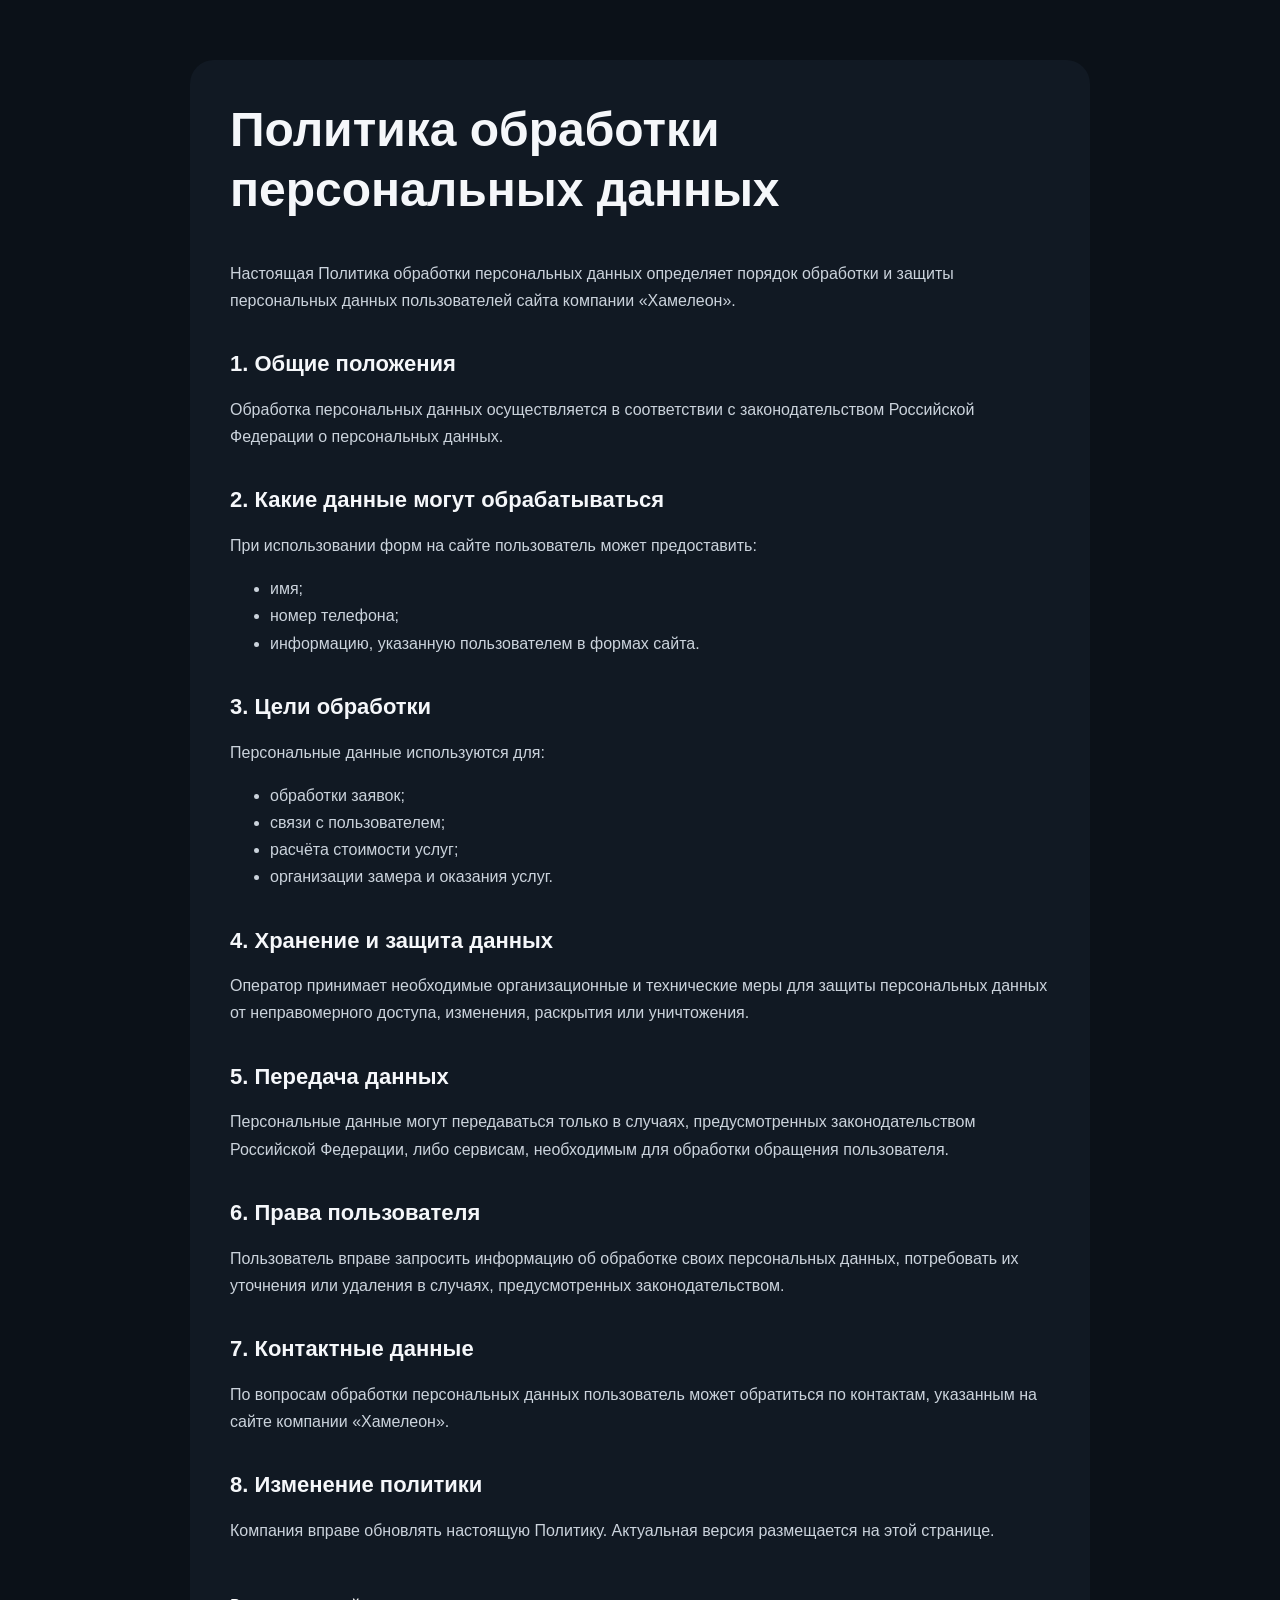
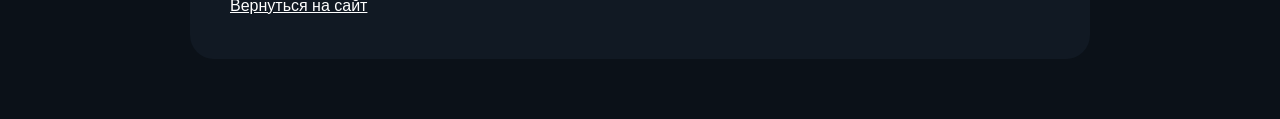
==== public/privacy.html @ afb13bf5 "finall version" ====
<!doctype html>
<html lang="ru">
  <head>
    <meta charset="UTF-8" />
    <meta name="viewport" content="width=device-width, initial-scale=1.0" />

    <title>Политика обработки персональных данных | Хамелеон</title>

    <meta name="robots" content="noindex, follow" />

    <style>
      * {
        box-sizing: border-box;
      }

      body {
        margin: 0;
        font-family: Arial, sans-serif;
        background: #0b1118;
        color: #f5f7fa;
        line-height: 1.7;
      }

      .privacy {
        width: min(100% - 32px, 900px);
        margin: 0 auto;
        padding: 60px 0;
      }

      .privacy__content {
        padding: 40px;
        background: #111923;
        border-radius: 24px;
      }

      h1,
      h2 {
        line-height: 1.25;
      }

      h1 {
        margin-top: 0;
        font-size: clamp(28px, 5vw, 48px);
      }

      h2 {
        margin-top: 36px;
        font-size: 22px;
      }

      p,
      li {
        color: #cbd3dc;
      }

      a {
        color: #ffffff;
      }

      .privacy__back {
        display: inline-block;
        margin-top: 32px;
      }

      @media (max-width: 600px) {
        .privacy {
          padding: 24px 0;
        }

        .privacy__content {
          padding: 24px;
          border-radius: 18px;
        }
      }
    </style>
  </head>

  <body>
    <main class="privacy">
      <article class="privacy__content">
        <h1>Политика обработки персональных данных</h1>

        <p>
          Настоящая Политика обработки персональных данных определяет порядок
          обработки и защиты персональных данных пользователей сайта компании
          «Хамелеон».
        </p>

        <h2>1. Общие положения</h2>

        <p>
          Обработка персональных данных осуществляется в соответствии с
          законодательством Российской Федерации о персональных данных.
        </p>

        <h2>2. Какие данные могут обрабатываться</h2>

        <p>При использовании форм на сайте пользователь может предоставить:</p>

        <ul>
          <li>имя;</li>
          <li>номер телефона;</li>
          <li>информацию, указанную пользователем в формах сайта.</li>
        </ul>

        <h2>3. Цели обработки</h2>

        <p>Персональные данные используются для:</p>

        <ul>
          <li>обработки заявок;</li>
          <li>связи с пользователем;</li>
          <li>расчёта стоимости услуг;</li>
          <li>организации замера и оказания услуг.</li>
        </ul>

        <h2>4. Хранение и защита данных</h2>

        <p>
          Оператор принимает необходимые организационные и технические меры
          для защиты персональных данных от неправомерного доступа, изменения,
          раскрытия или уничтожения.
        </p>

        <h2>5. Передача данных</h2>

        <p>
          Персональные данные могут передаваться только в случаях,
          предусмотренных законодательством Российской Федерации, либо
          сервисам, необходимым для обработки обращения пользователя.
        </p>

        <h2>6. Права пользователя</h2>

        <p>
          Пользователь вправе запросить информацию об обработке своих
          персональных данных, потребовать их уточнения или удаления в случаях,
          предусмотренных законодательством.
        </p>

        <h2>7. Контактные данные</h2>

        <p>
          По вопросам обработки персональных данных пользователь может
          обратиться по контактам, указанным на сайте компании «Хамелеон».
        </p>

        <h2>8. Изменение политики</h2>

        <p>
          Компания вправе обновлять настоящую Политику. Актуальная версия
          размещается на этой странице.
        </p>

        <a class="privacy__back" href="/">Вернуться на сайт</a>
      </article>
    </main>
  </body>
</html>
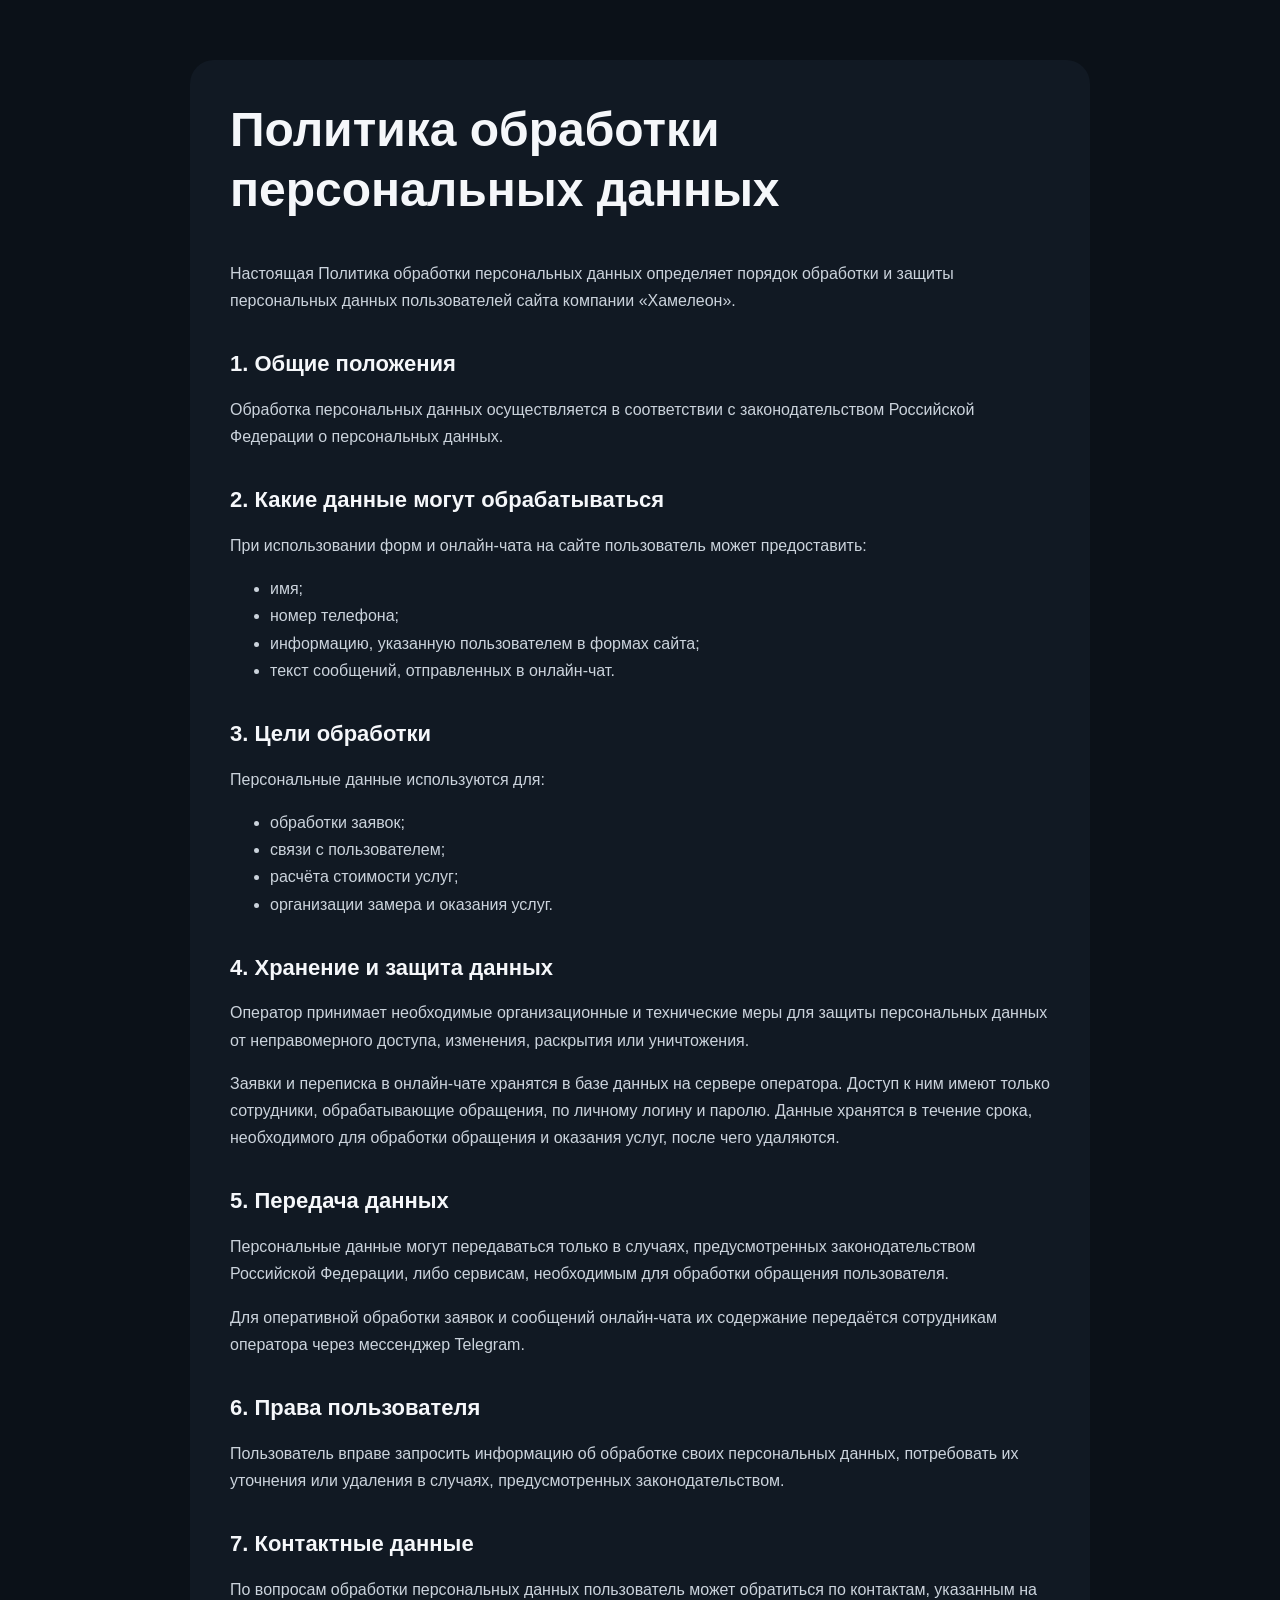
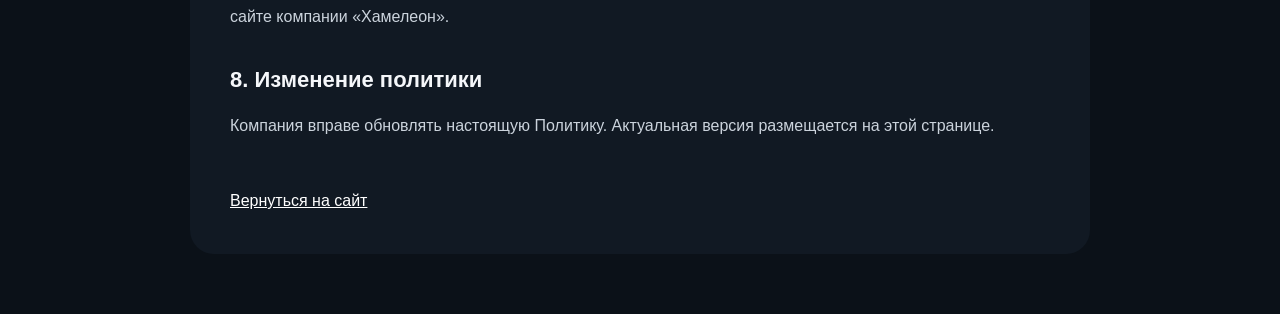
==== commit 6fa41125: "Mention lead storage and online chat in the privacy policy Co-Authored-By: Claude Opus 5.5 <noreply@" ====
--- a/public/privacy.html
+++ b/public/privacy.html
@@ -95,12 +95,13 @@
 
         <h2>2. Какие данные могут обрабатываться</h2>
 
-        <p>При использовании форм на сайте пользователь может предоставить:</p>
+        <p>При использовании форм и онлайн-чата на сайте пользователь может предоставить:</p>
 
         <ul>
           <li>имя;</li>
           <li>номер телефона;</li>
-          <li>информацию, указанную пользователем в формах сайта.</li>
+          <li>информацию, указанную пользователем в формах сайта;</li>
+          <li>текст сообщений, отправленных в онлайн-чат.</li>
         </ul>
 
         <h2>3. Цели обработки</h2>
@@ -122,12 +123,26 @@
           раскрытия или уничтожения.
         </p>
 
+        <p>
+          Заявки и переписка в онлайн-чате хранятся в базе данных на сервере
+          оператора. Доступ к ним имеют только сотрудники, обрабатывающие
+          обращения, по личному логину и паролю. Данные хранятся в течение
+          срока, необходимого для обработки обращения и оказания услуг,
+          после чего удаляются.
+        </p>
+
         <h2>5. Передача данных</h2>
 
         <p>
           Персональные данные могут передаваться только в случаях,
           предусмотренных законодательством Российской Федерации, либо
           сервисам, необходимым для обработки обращения пользователя.
+        </p>
+
+        <p>
+          Для оперативной обработки заявок и сообщений онлайн-чата их
+          содержание передаётся сотрудникам оператора через мессенджер
+          Telegram.
         </p>
 
         <h2>6. Права пользователя</h2>
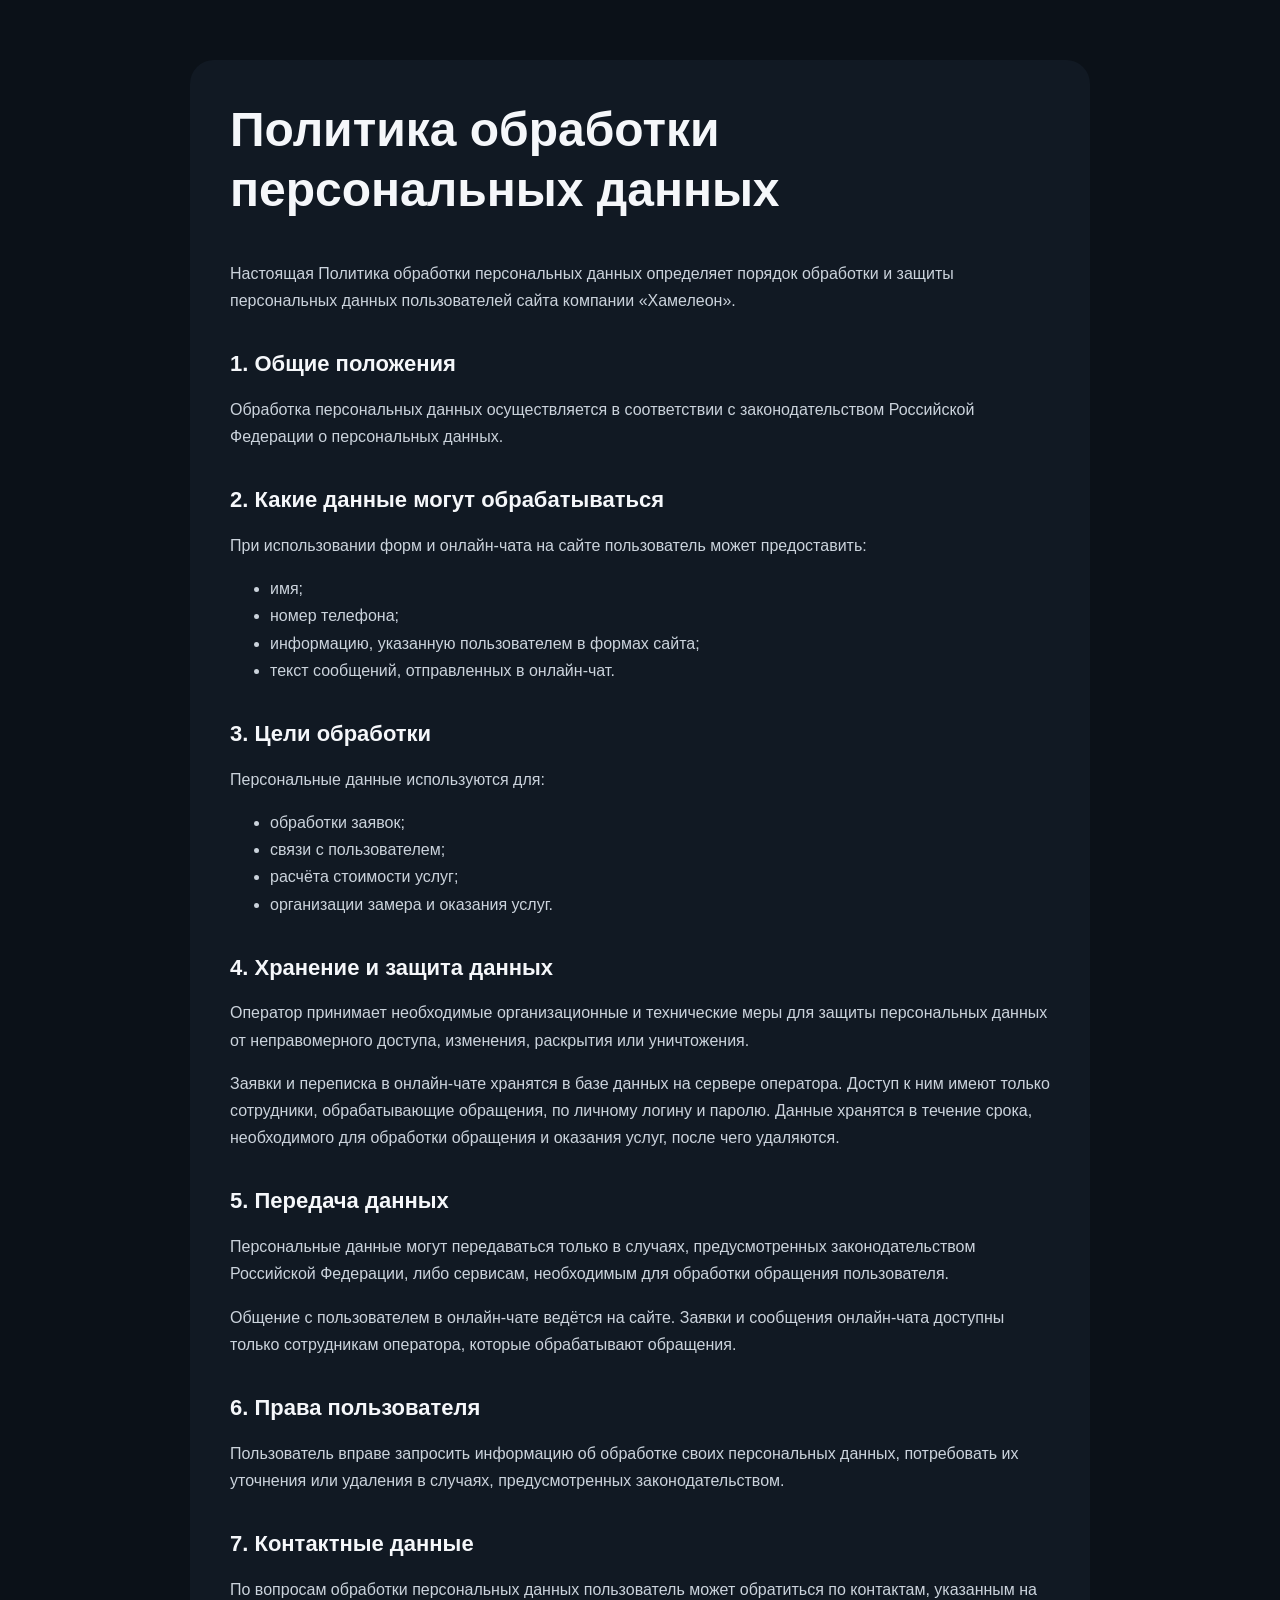
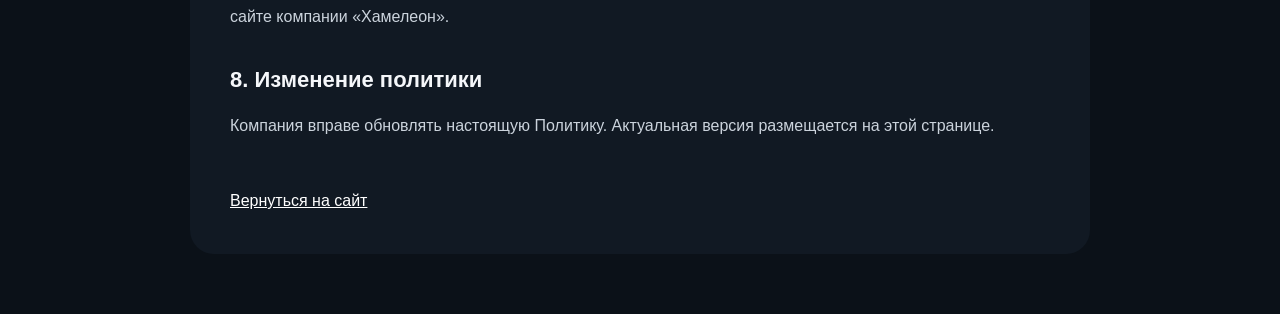
==== commit 9b7d9ca3: "Reword chat paragraph in the privacy policy Co-Authored-By: Claude Opus 5.5 <noreply@anthropic.com>" ====
--- a/public/privacy.html
+++ b/public/privacy.html
@@ -140,9 +140,9 @@
         </p>
 
         <p>
-          Для оперативной обработки заявок и сообщений онлайн-чата их
-          содержание передаётся сотрудникам оператора через мессенджер
-          Telegram.
+          Общение с пользователем в онлайн-чате ведётся на сайте. Заявки и
+          сообщения онлайн-чата доступны только сотрудникам оператора,
+          которые обрабатывают обращения.
         </p>
 
         <h2>6. Права пользователя</h2>
